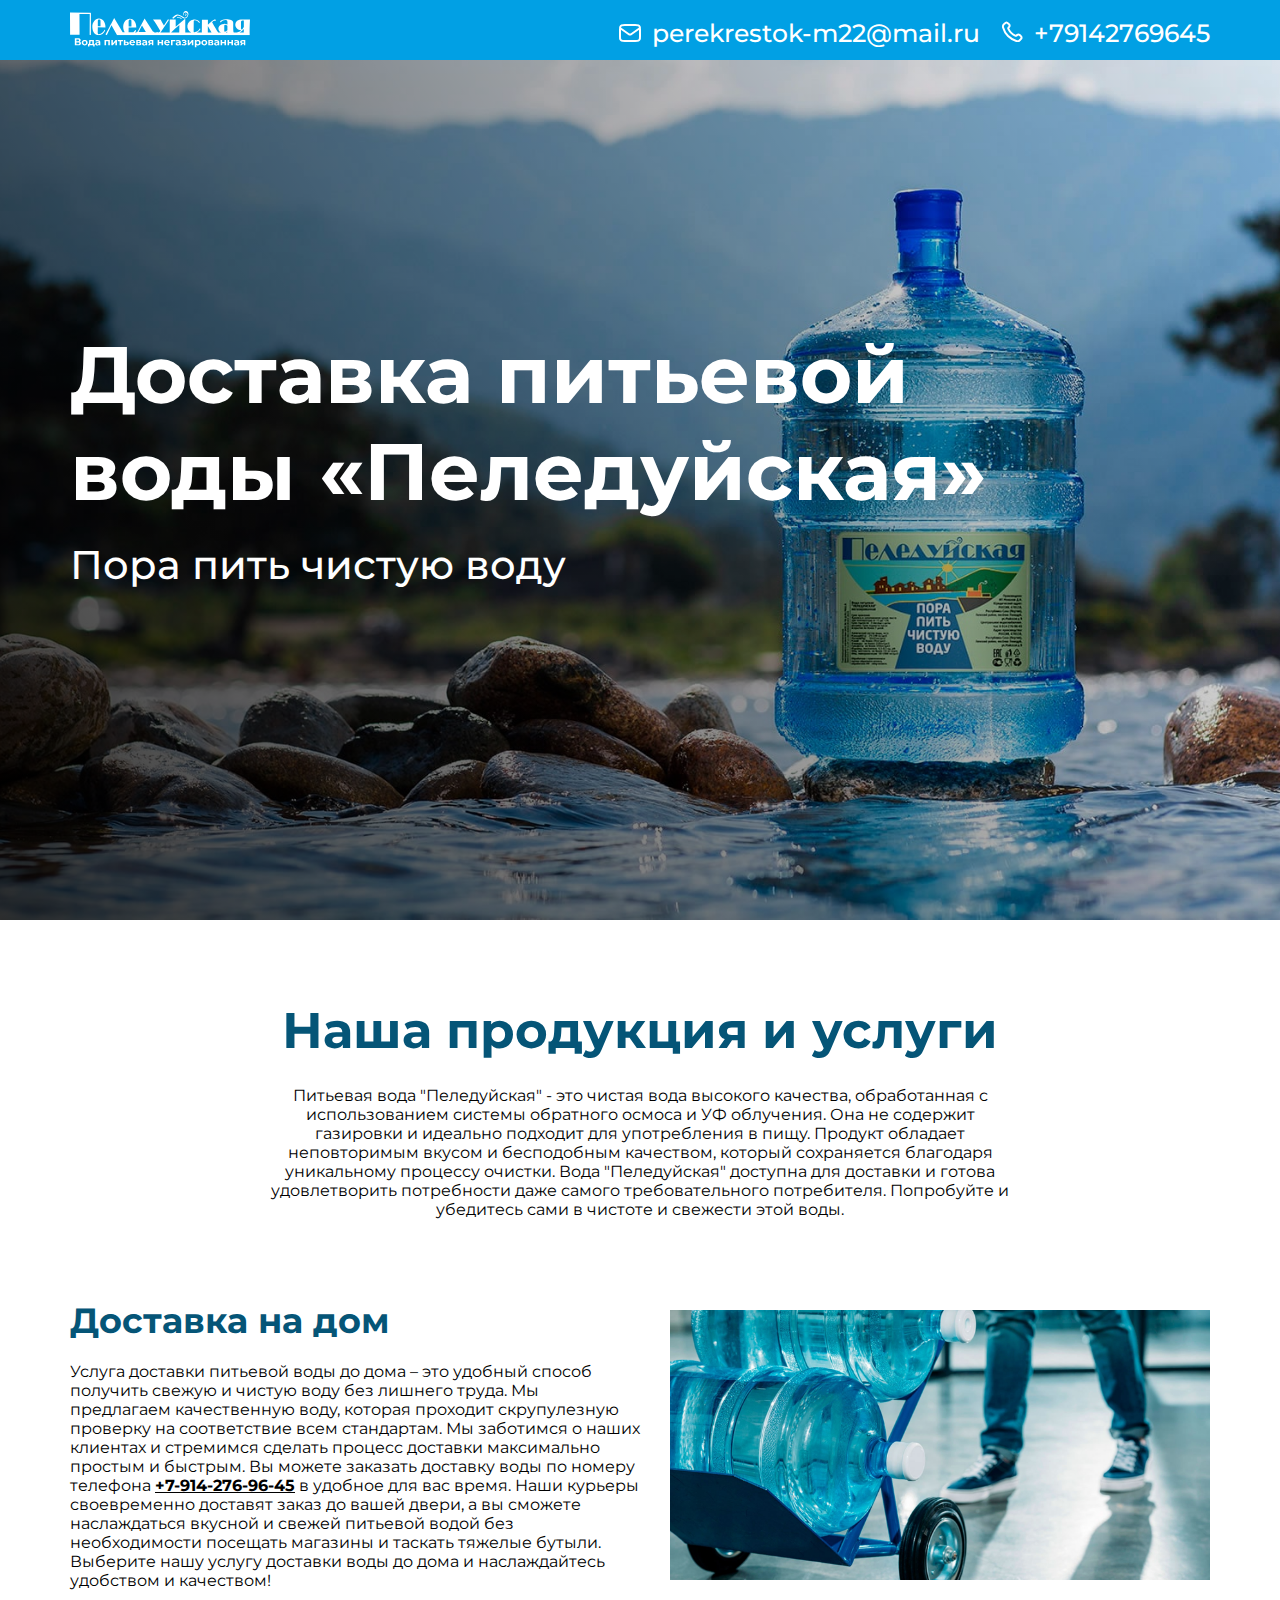
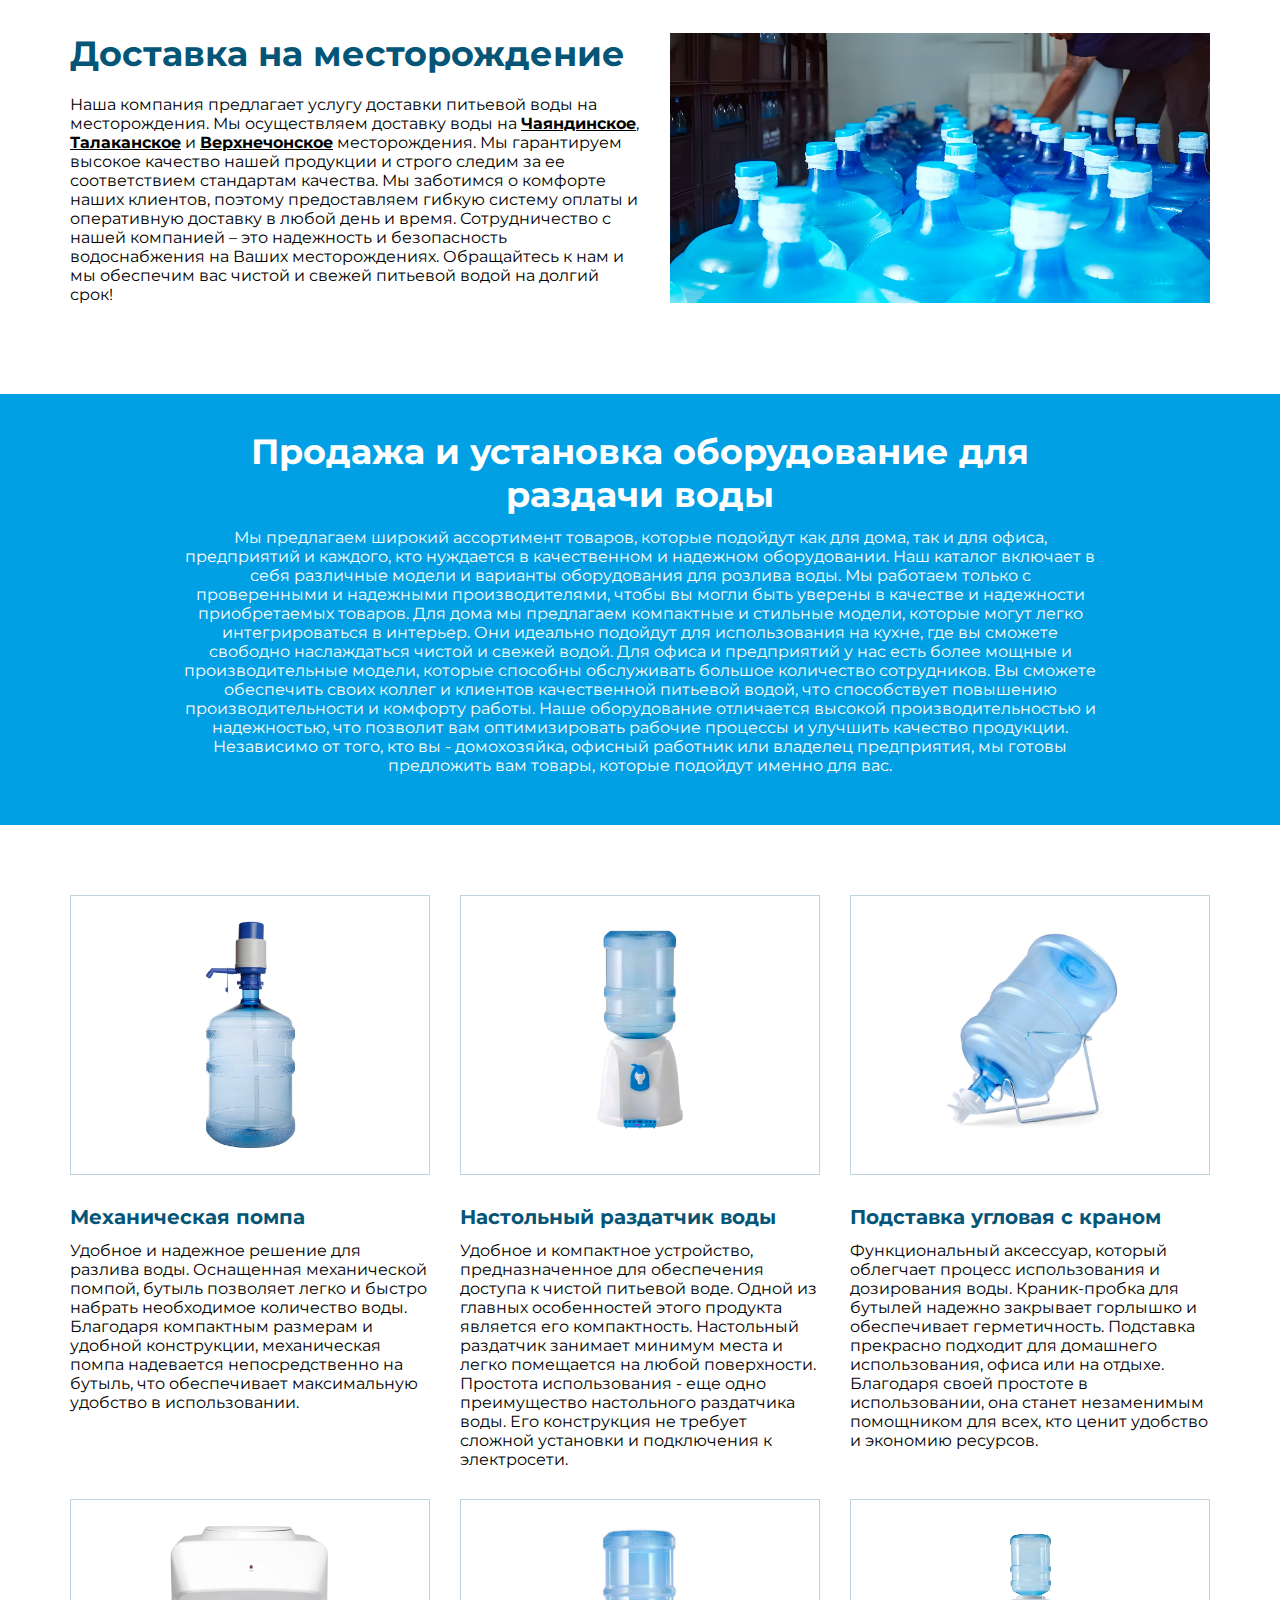
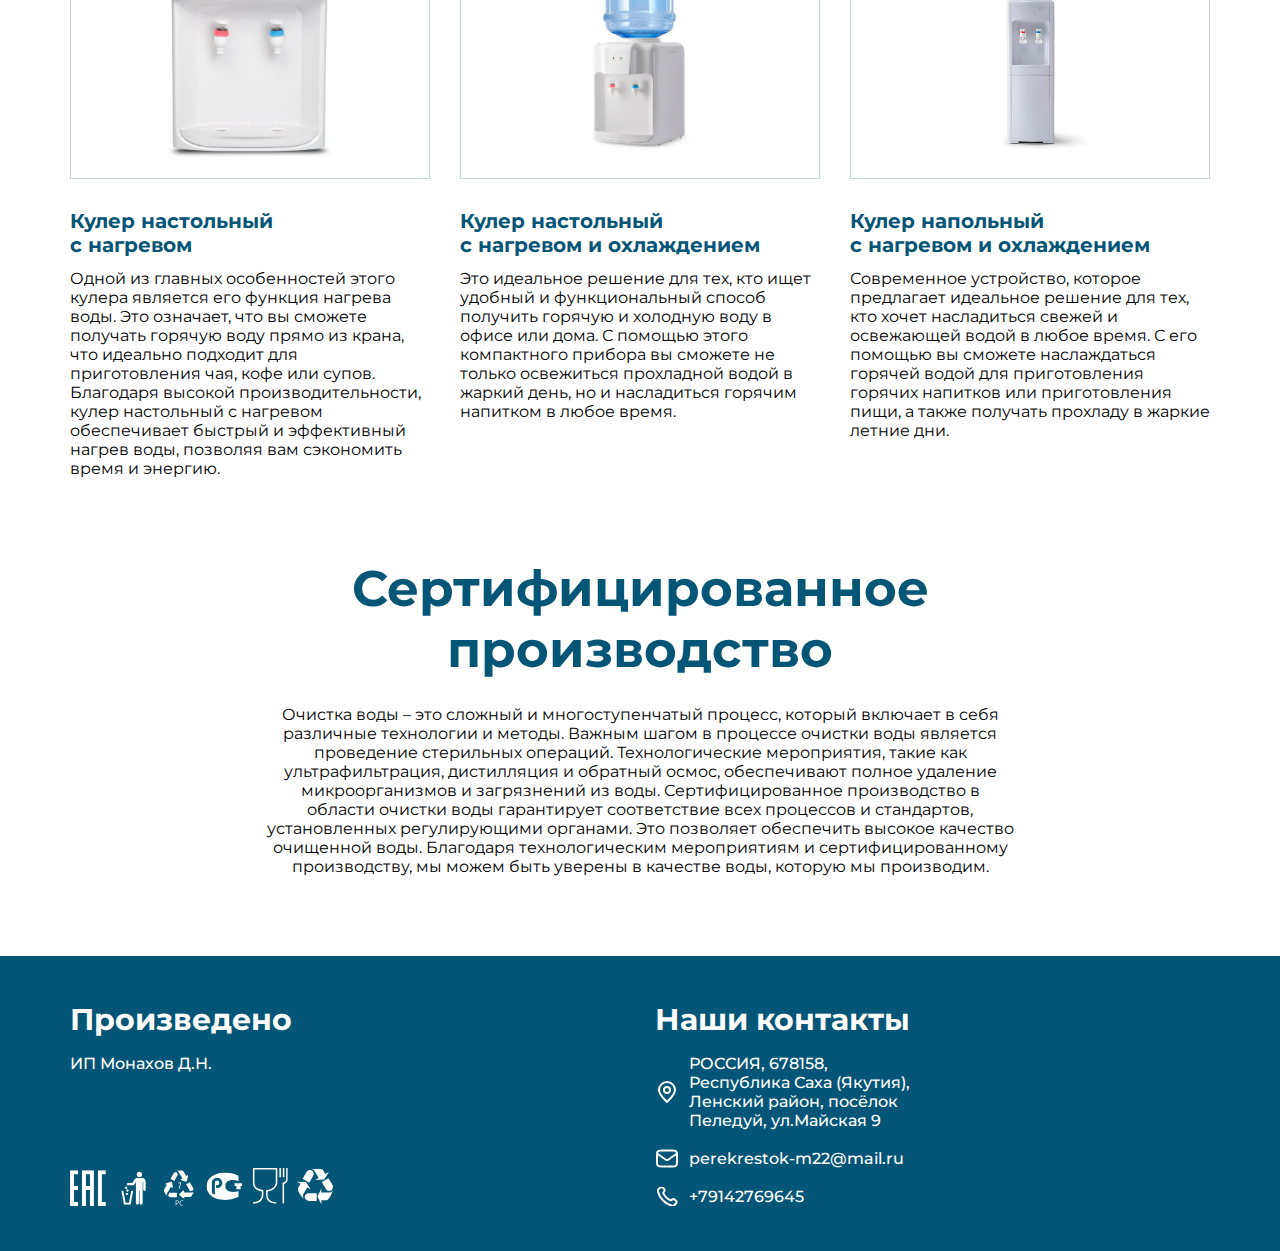
==== index.html @ 5ab01c02 "init" ====
<!DOCTYPE html>
<html lang="ru">
<head>
    <meta charset="UTF-8">
    <meta name="viewport" content="width=device-width, initial-scale=1.0">
	<link type="image/x-icon" rel="shortcut icon" href="./img/favicon.ico">
    <title>Доставка питьевой воды «Пеледуйская»</title>
    <link rel="stylesheet" href="./css/main.css">
    <link rel="stylesheet" href="./css/media.css">
</head>
<body>
    <!--* Header -->
    <header class="header">
        <div class="container header-container flex">
                <a href="index.html" class="header-logo-link">
                    <img src="./img/svg/peleduyskaya_logo_xs.svg" alt="«Пеледуйская» вода" class="logo_img">
                </a>
                <div class="header-links">
                    <a href="mailto:perekrestok-m22@mail.ru" class="header-link-email">perekrestok-m22@mail.ru</a>
                    <a href="tel:+79142769645" class="header-link-phone">+79142769645</a>
                </div>
        </div>
    </header>
    <!--* Main -->
    <main class="main">
        <!--* Intro -->
        <div class="intro">
            <div class="container intro-container flex">
                <div class="intro-content">
                    <h1 class="intro-title">Доставка питьевой воды «Пеледуйская»</h1>
                    <div class="intro-subtitle">Пора пить чистую воду</div>
                </div>
                <div class="intro-links flex">
                    <a href="mailto:perekrestok-m22@mail.ru" class="intro-link-email">perekrestok-m22@mail.ru</a>
                    <a href="tel:+79142769645" class="intro-link-phone">+79142769645</a>
                </div>
            </div>
        </div>
        <!--* About -->
        <section class="about">
            <div class="container about-container flex">
                <h2 class="about-title section-title-def">Наша продукция
                    и услуги</h2>
                <p class="about-text section-text-def">Питьевая вода "Пеледуйская" - это чистая вода высокого качества, обработанная с использованием системы обратного осмоса и УФ облучения. Она не содержит газировки и идеально подходит для употребления в пищу. Продукт обладает неповторимым вкусом и бесподобным качеством, который сохраняется благодаря уникальному процессу очистки. Вода "Пеледуйская" доступна для доставки и готова удовлетворить потребности даже самого требовательного потребителя. Попробуйте и убедитесь сами в чистоте и свежести этой воды.</p>
            </div>
        </section>
        <!--* Services -->
        <section class="services">
            <div class="container services-container">
                <h2 class="services-title" style="display: none;">Доставка питьевой воды</h2>
                <ul class="services-list">
                    <li class="services-item">
                        <div class="services-item-img">
                            <img src="./img/services/services_1.jpg" alt="Доставка питьевой воды на дом">
                        </div>
                        <div class="services-item-content">
                            <h3 class="services-item-title">Доставка на дом</h3>
                            <p class="services-item-text">Услуга доставки питьевой воды до дома – это удобный способ получить свежую и чистую воду без лишнего труда. Мы предлагаем качественную воду, которая проходит скрупулезную проверку на соответствие всем стандартам. Мы заботимся о наших клиентах и стремимся сделать процесс доставки максимально простым и быстрым. Вы можете заказать доставку воды по номеру телефона <span><a href="tel:+79142769645">+7-914-276-96-45</a></span> в удобное для вас время. Наши курьеры своевременно доставят заказ до вашей двери, а вы сможете наслаждаться вкусной и свежей питьевой водой без необходимости посещать магазины и таскать тяжелые бутыли. Выберите нашу услугу доставки воды до дома и наслаждайтесь удобством и качеством!</p>
                        </div>
                    </li>
                    <li class="services-item">
                        <div class="services-item-img">
                            <img src="./img/services/services_2.jpg" alt="Доставка питьевой воды на месторождение">
                        </div>
                        <div class="services-item-content">
                            <h3 class="services-item-title">Доставка на месторождение</h3>
                            <p class="services-item-text">Наша компания предлагает услугу доставки питьевой воды на месторождения. Мы осуществляем доставку воды на <span>Чаяндинское</span>, <span>Талаканское</span> и <span>Верхнечонское</span> месторождения. Мы гарантируем высокое качество нашей продукции и строго следим за ее соответствием стандартам качества. Мы заботимся о комфорте наших клиентов, поэтому предоставляем гибкую систему оплаты и оперативную доставку в любой день и время. Сотрудничество с нашей компанией – это надежность и безопасность водоснабжения на Ваших месторождениях. Обращайтесь к нам и мы обеспечим вас чистой и свежей питьевой водой на долгий срок!</p>
                        </div>
                    </li>
                </ul>
            </div>
        </section>
        <!--* Goods -->
        <section class="goods">
            <div class="container goods-container">
                <h2 class="goods-title">Продажа и установка оборудование для раздачи воды</h2>
                <p class="goods-text">Мы предлагаем широкий ассортимент товаров, которые подойдут как для дома, так и для офиса, предприятий и каждого, кто нуждается в качественном и надежном оборудовании. Наш каталог включает в себя различные модели и варианты оборудования для розлива воды. Мы работаем только с проверенными и надежными производителями, чтобы вы могли быть уверены в качестве и надежности приобретаемых товаров. Для дома мы предлагаем компактные и стильные модели, которые могут легко интегрироваться в интерьер. Они идеально подойдут для использования на кухне, где вы сможете свободно наслаждаться чистой и свежей водой. Для офиса и предприятий у нас есть более мощные и производительные модели, которые способны обслуживать большое количество сотрудников. Вы сможете обеспечить своих коллег и клиентов качественной питьевой водой, что способствует повышению производительности и комфорту работы. Наше оборудование отличается высокой производительностью и надежностью, что позволит вам оптимизировать рабочие процессы и улучшить качество продукции. Независимо от того, кто вы - домохозяйка, офисный работник или владелец предприятия, мы готовы предложить вам товары, которые подойдут именно для вас.</p>
            </div>
        </section>
        <!--* Catalog -->
        <section class="catalog">
            <div class="container catalog-container">
                <h2 class="catalog-title" style="display: none;">Каталг оборудывания для подачи воды</h2>
                <ul class="catalog-list">
                    <li class="catalog-item">
                        <div class="catalog-item-img">
                            <img src="./img/catalog/item_1.jpg" alt="Механическая помпа">
                        </div>
                        <h3 class="catalog-item-title">Механическая помпа</h3>
                        <p class="catalog-item-text">Удобное и надежное решение для разлива воды. Оснащенная механической помпой, бутыль позволяет легко и быстро набрать необходимое количество воды. Благодаря компактным размерам и удобной конструкции, механическая помпа надевается непосредственно на бутыль, что обеспечивает максимальную удобство в использовании.</p>
                    </li>
                    <li class="catalog-item">
                        <div class="catalog-item-img">
                            <img src="./img/catalog/item_2.jpg" alt="Настольный раздатчик воды">
                        </div>
                        <h3 class="catalog-item-title">Настольный раздатчик воды</h3>
                        <p class="catalog-item-text">Удобное и компактное устройство, предназначенное для обеспечения доступа к чистой питьевой воде. Одной из главных особенностей этого продукта является его компактность. Настольный раздатчик занимает минимум места и легко помещается на любой поверхности. Простота использования - еще одно преимущество настольного раздатчика воды. Его конструкция не требует сложной установки и подключения к электросети.</p>
                    </li>
                    <li class="catalog-item">
                        <div class="catalog-item-img">
                            <img src="./img/catalog/item_3.jpg" alt="Подставка угловая с краном">
                        </div>
                        <h3 class="catalog-item-title">Подставка угловая с краном</h3>
                        <p class="catalog-item-text">Функциональный аксессуар, который облегчает процесс использования и дозирования воды. Краник-пробка для бутылей надежно закрывает горлышко и обеспечивает герметичность. Подставка прекрасно подходит для домашнего использования, офиса или на отдыхе. Благодаря своей простоте в использовании, она станет незаменимым помощником для всех, кто ценит удобство и экономию ресурсов.</p>
                    </li>
                    <li class="catalog-item">
                        <div class="catalog-item-img">
                            <img src="./img/catalog/item_4.jpg" alt="Кулер настольный с нагревом">
                        </div>
                        <h3 class="catalog-item-title">Кулер настольный<br>с нагревом</h3>
                        <p class="catalog-item-text">Одной из главных особенностей этого кулера является его функция нагрева воды. Это означает, что вы сможете получать горячую воду прямо из крана, что идеально подходит для приготовления чая, кофе или супов. Благодаря высокой производительности, кулер настольный с нагревом обеспечивает быстрый и эффективный нагрев воды, позволяя вам сэкономить время и энергию.</p>
                    </li>
                    <li class="catalog-item">
                        <div class="catalog-item-img">
                            <img src="./img/catalog/item_5.jpg" alt="Кулер настольный с нагревом и охлаждением">
                        </div>
                        <h3 class="catalog-item-title">Кулер настольный<br>с нагревом и охлаждением</h3>
                        <p class="catalog-item-text">Это идеальное решение для тех, кто ищет удобный и функциональный способ получить горячую и холодную воду в офисе или дома. С помощью этого компактного прибора вы сможете не только освежиться прохладной водой в жаркий день, но и насладиться горячим напитком в любое время.</p>
                    </li>
                    <li class="catalog-item">
                        <div class="catalog-item-img">
                            <img src="./img/catalog/item_6.jpg" alt="Кулер напольный с нагревом и охлаждением">
                        </div>
                        <h3 class="catalog-item-title">Кулер напольный<br>с нагревом и охлаждением</h3>
                        <p class="catalog-item-text">Современное устройство, которое предлагает идеальное решение для тех, кто хочет насладиться свежей и освежающей водой в любое время. С его помощью вы сможете наслаждаться горячей водой для приготовления горячих напитков или приготовления пищи, а также получать прохладу в жаркие летние дни.</p>
                    </li>
                </ul>
            </div>
        </section>
        <!--* Production -->
        <section class="production">
            <div class="container production-container flex">
                <h2 class="production-title section-title-def">Сертифицированное производство</h2>
                <p class="production-text section-text-def">Очистка воды – это сложный и многоступенчатый процесс, который включает в себя различные технологии и методы. Важным шагом в процессе очистки воды является проведение стерильных операций. Технологические мероприятия, такие как ультрафильтрация, дистилляция и обратный осмос, обеспечивают полное удаление микроорганизмов и загрязнений из воды. Сертифицированное производство в области очистки воды гарантирует соответствие всех процессов и стандартов, установленных регулирующими органами. Это позволяет обеспечить высокое качество очищенной воды. Благодаря технологическим мероприятиям и сертифицированному производству, мы можем быть уверены в качестве воды, которую мы производим.</p>
            </div>
        </section>
    </main>
    <footer class="footer">
        <div class="container footer-container">
            <div class="footer-contacts">
                <h3 class="footer-contacts-title footer-title-def">Наши контакты</h3>
                <ul class="footer-contacts-list">
                    <li class="footer-contacts-item footer-contacts-item-address">РОССИЯ, 678158, Республика Саха (Якутия), Ленский район, посёлок Пеледуй, ул.Майская 9</li>
                    <li class="footer-contacts-item footer-contacts-item-email"><a href="mailto:perekrestok-m22@mail.ru">perekrestok-m22@mail.ru</a></li>
                    <li class="footer-contacts-item footer-contacts-item-phone"><a href="#!">+79142769645</a></li>
                </ul>
            </div>
            <div class="footer-made flex">
                <div class="footer-made-content">
                    <h3 class="footer-made-title footer-title-def">Произведено</h3>
                    <div class="footer-made-item">ИП Монахов Д.Н.</div>
                </div>
                <div class="footer-made-img">
                    <img src="./img/svg/quality_xs.svg" alt="Соответствие качества">
                </div>
            </div>
        </div>
    </footer>
</body>
</html>
---- css/main.css ----
@import url(./reset.css);
@import url(./fonts.css);

:root {
    --accent-color: #01a0e4;
    --deep-dark-blue: #055577;
    --deep-dark-blue-translucent: #05547640;
}
html {
    font-size: 16px;
}
body {
    background-color: #fff;
    font-family: Montserrat;
}

/** MAIN STYLE */
.container {
    max-width: 1170px;
    margin: 0 auto;
    padding: 0 15px;
}
.flex {
    display: flex;
}
.grid {
    display: grid;
}
.section-title-def {
    color: var(--deep-dark-blue);
    font-size: 1.5rem;
    font-style: normal;
    font-weight: 700;
    line-height: normal;
}
.section-text-def {
    color: #000;
    font-size: 0.9375rem;
    font-style: normal;
    font-weight: 400;
    line-height: normal;
}
.footer-title-def {
    color: #fff;
    font-size: 1.125rem;
    font-style: normal;
    font-weight: 700;
    line-height: normal;
    margin-bottom: 16px;
}



/** HEADER */
.header {
    width: 100%;
    height: 60px;
    background: var(--accent-color);
}
.header-container {
    height: 100%;
    align-items: center;
    justify-content: center;
}
.header-links {
    display: none;
}
.header-link-email {
    height: 24px;
    color: #fff;
    font-size: 1.125rem;
    font-weight: 500;
    line-height: normal;
    padding-left: 34px;
    background-image: url(../img/svg/mail-24p.svg);
    background-position:  0px 3px;;
    background-repeat: no-repeat;
}
.header-link-phone {
    height: 24px;
    color: #fff;
    font-size: 1.125rem;
    font-style: normal;
    font-weight: 500;
    line-height: normal;
    padding-left: 34px;
    background-image: url(../img/svg/phone-24p.svg);
    background-position: 0px 2px;
    background-repeat: no-repeat;
}

/** INTRO */
.intro {
    position: relative;
    width: 100%;
    height: 90vh;
    background-image: url(../img/intro/intro_bg_xs.jpg);
    background-position: center;
    background-repeat: no-repeat;
    background-size: cover;
}
.intro::before{
    content: "";
    position: absolute;
    top: 0;
    left: 0;
    width: 100%;
    height: 100%;
    background: linear-gradient(58deg, rgba(0, 0, 0, 0.80), rgba(0, 0, 0, 0.00));
    z-index: 1;
}
.intro-container{
    height: 100%;
    flex-direction: column;
    justify-content: space-between;
}
.intro-content {
    position: relative;
    z-index: 2;
    margin-top: 105px;
}
.intro-title {
    color: #fff;
    text-align: center;
    font-size: 2rem;
    font-weight: 700;
    line-height: 2.125rem;
    margin-bottom: 16px;
}
.intro-subtitle {
    color: #fff;
    text-align: center;
    font-size: 1.125rem;
    font-weight: 500;
    line-height: normal;
}
.intro-links {
    position: relative;
    z-index: 2;
    width: 100%;
    flex-direction: column;
    align-items: center;
    margin-bottom: 15px;
}
.intro-link-email {
    height: 24px;
    color: #fff;
    font-size: 1.125rem;
    font-weight: 500;
    line-height: normal;
    padding-left: 34px;
    background-image: url(../img/svg/mail-24p.svg);
    background-position: left;
    background-repeat: no-repeat;
    margin-bottom: 11px;
}
.intro-link-phone {
    height: 24px;
    color: #fff;
    font-size: 1.125rem;
    font-style: normal;
    font-weight: 500;
    line-height: normal;
    padding-left: 34px;
    background-image: url(../img/svg/phone-24p.svg);
    background-position: left;
    background-repeat: no-repeat;
}

/** ABOUT */
.about {
    width: 100%;
    margin: 70px 0 40px;
}
.about-container {
    width: 100%;
    flex-direction: column;
    align-items: center;
}
.about-title {
    margin-bottom: 22px;
}

/** PRODUCTION */
.production {
    width: 100%;
    margin-bottom: 70px;
}
.production-container {
    width: 100%;
    flex-direction: column;
    align-items: center;
}
.production-title {
    margin-bottom: 22px;
}

/** SERVICES */
.services {
    width: 100%;
    margin-bottom: 70px;
}
.services-item + .services-item {
    margin-top: 35px;
}
.services-item-img {
    width: 100%;
    height: 200px;
    margin-bottom: 25px;
}
.services-item-title {
    color: var(--deep-dark-blue);
    font-family: Montserrat;
    font-size: 1.125rem;
    font-style: normal;
    font-weight: 700;
    line-height: normal;
    margin-bottom: 16px;
}
.services-item-text {
    color: #000;
    font-size: 0.9375rem;
    font-style: normal;
    font-weight: 400;
    line-height: normal;
}
.services-item-text span {
    font-weight: 700;
    color: #000;
    text-decoration: underline;
}
.services-item-text span a {
    font-weight: 700;
    color: #000;
    text-decoration: underline;
    cursor: pointer;
}

/** GOODS */
.goods {
    width: 100%;
    margin-bottom: 35px;
    padding: 24px 0;
    background: var(--accent-color);
}
.goods-title {
    color: #fff;
    font-size: 1.375rem;
    font-style: normal;
    font-weight: 700;
    line-height: normal;
    margin-bottom: 12px;
}
.goods-text {
    color: #fff;
    font-size: 0.875rem;
    font-style: normal;
    font-weight: 400;
    line-height: normal;
}

/** CATALOG */
.catalog {
    width: 100%;
    margin-bottom: 70px;
}
.catalog-item + .catalog-item {
    margin-top: 30px;
}
.catalog-item-img {
    width: 100%;
    height: 170px;
    border: 1px solid var(--deep-dark-blue-translucent);
    margin-bottom: 12px;
}
.catalog-item-title {
    color: var(--deep-dark-blue);
    font-size: 1.125rem;
    font-style: normal;
    font-weight: 700;
    line-height: normal;
    margin-bottom: 6px;
}
.catalog-item-text {
    color: #000;
    font-size: 0.875rem;
    font-style: normal;
    font-weight: 400;
    line-height: normal;
}

/** FOOTER */
.footer {
    width: 100%;
    background: var(--deep-dark-blue);
    padding: 45px 0;
}
.footer-contacts-list {
    margin-bottom: 24px;
}
.footer-contacts-item {
    color: #fff;
    font-size: 0.875rem;
    font-style: normal;
    font-weight: 500;
    line-height: normal;
    margin-bottom: 19px;
    padding-left: 34px;
}
.footer-contacts-item:last-child {
    margin-bottom: 0;
}
.footer-contacts-item a {
    color: #fff;
}
.footer-contacts-item-address{
    background-image: url(../img/svg/marker.svg);
    background-position: left;
    background-repeat: no-repeat;
}
.footer-contacts-item-email {
    background-image: url(../img/svg/mail-24p.svg);
    background-position: left;
    background-repeat: no-repeat;
}
.footer-contacts-item-phone {
    background-image: url(../img/svg/phone-24p.svg);
    background-position: left;
    background-repeat: no-repeat;
}
.footer-made {
    flex-direction: column;
    justify-content: space-between;
}
.footer-made-item {
    color: #fff;
    font-size: 0.875rem;
    font-style: normal;
    font-weight: 500;
    line-height: normal;
    padding-bottom: 25px;
}
---- css/media.css ----
@media screen and (min-width: 375px) {
    .intro-title {
        font-size: 1.8rem;
        margin-bottom: 2px;
    }
    .intro-content {
        margin-top: 110px;
    }
    .catalog-item-img {
        height: 220px;
    }
}
@media screen and (min-width: 414px) {
    .intro-title {
        font-size: 2rem;
        margin-bottom: 4px;
    }
    .intro-subtitle {
        font-size: 1.2rem;
    }
    .catalog-item-img {
        height: 240px;
    }
    .footer-contacts-item {
        font-size: 0.9rem;
    }
}
@media screen and (min-height: 725px) {
    .intro-content {
        margin-top: 170px;
    }
}
@media screen and (min-height: 725px) {
    .intro-content {
        margin-top: 170px;
    }
}
@media screen and (min-height: 780px) {
    .intro-content {
        margin-top: 220px;
    }
}
@media screen and (min-width: 460px) {
    .services-item-img {
        height: 270px;
    }
    .catalog-item-img {
        height: 260px;
    }
}
@media screen and (min-width: 490px) {
    .catalog-item-img {
        height: 270px;
    }
}
@media screen and (min-width: 520px) {
    .catalog-item-img {
        height: 290px;
    }
    .intro-title {
        font-size: 2.4rem;
        line-height: normal;
        margin-bottom: 6px;
    }
    .intro-subtitle {
        font-size: 1.6rem;
    }
}
@media screen and (min-width: 576px) {
    .intro-title {
        font-size: 2.6rem;
        line-height: normal;
        margin-bottom: 6px;
    }
    .section-title-def {
        font-size: 1.8rem;
    }
    .intro-link-email {
        font-size: 1.25rem;
    }
    .intro-link-phone {
        font-size: 1.25rem;
    }
    .section-text-def {
        font-size: 0.95rem;
    }
    .services-item-title {
        font-size: 1.3rem;
    }
    .services-item-text {
        font-size: 0.95rem;
    }
    .goods-title {
        font-size: 1.6rem;
    }
    .goods-text {
        font-size: 0.95rem;
    }
    .catalog-item + .catalog-item {
        margin-top: 0;
    }
    .catalog-list {
        display: grid;
        gap: 30px;
        grid-template-columns: repeat(2, 1fr);
    }
    .footer-container {
        display: flex;
        flex-direction: row-reverse;
        gap: 30px;
    }
    .footer-contacts-list {
        max-width: 263px;
        margin-bottom: 0;
    }
    .footer-contacts{
        width: 50%;
    }
    .footer-made {
        width: 50%;
    }
}
@media screen and (min-width: 768px) { 
    .intro-content {
        padding-left: 60px;
    }
    .section-title-def {
        text-align: center;
        max-width: 750px;
        font-size: 2.2rem;
    }
    .section-text-def {
        text-align: center;
        max-width: 750px;
        font-size: 1rem;
    }
    .header-container {
        justify-content: space-between;
    }
    .header-links {
        display: flex;
        gap: 20px;
    }
    .intro {
        height: 500px;
        background-image: url(../img/intro/intro_bg_xxl.jpg);
    }
    .intro-content{
        margin-top: 140px;
        max-width: 920px;
    }
    .intro-title {
        text-align: left;
    }
    .intro-subtitle {
        text-align: left;
    }
    .intro-links {
        display: none;
    }
    .services-item {
        display: flex;
        flex-direction: row-reverse;
        gap: 30px;
    }
    .services-item-text {
        font-size: 1rem;
    }
    .services-item-img {
        margin: auto 0;
        width: 50%;
    }
    .services-item-content{
        max-width: 50%;
    }
    .footer-made-img {
        max-width: 263px;
    }
    .goods-container {
        max-width: 945px;
    }
    .goods-title {
        text-align: center;
        font-size: 2.2rem;
    }
    .goods-text {
        text-align: center;
        font-size: 1rem;
    }
    .catalog-item-title {
        font-size: 1.3rem;
    }
    .catalog-item-text {
        font-size: 1rem;
    }
    .footer-contacts-item {
        font-size: 1rem;
    }
    .footer-made-item {
        font-size: 1rem;
    }
}
@media screen and (min-width: 992px) {
    .header-link-email {
        font-size: 1.5625rem;
    }
    .header-link-phone {
        font-size: 1.5625rem;
    }
    .intro {
        height: 860px;
    }
    .intro-content {
        margin-top: 266px;
        padding-left: 0;
    }
    .intro-title {
        font-size: 5rem;
        margin-bottom: 20px;
    }
    .intro-subtitle {
        font-size: 2.5rem;
    }
    .about{
        margin: 80px 0;
    }
    .section-title-def {
        font-size: 3.125rem;
        margin-bottom: 25px;
    }
    .services {
        margin-bottom: 90px;
    }
    .services-item-title {
        font-size: 2.1875rem;
        margin-bottom: 20px;
    }
    .services-item + .services-item {
        margin-top: 42px;
    }
    .goods {
        padding: 36px 0 50px;
        margin-bottom: 70px;
    }
    .catalog {
        margin-bottom: 80px;
    }
    .catalog-item-img {
        height: 280px;
        margin-bottom: 30px;
    }
    .catalog-item-title {
        font-size: 1.25rem;
        margin-bottom: 12px;
    }
    .catalog-list {
        display: grid;
        gap: 30px;
        grid-template-columns: repeat(3, 1fr);
    }
    .production {
        margin-bottom: 80px;
    }
    .footer-title-def {
        font-size: 1.875rem;
        margin-bottom: 16px;
    }
}
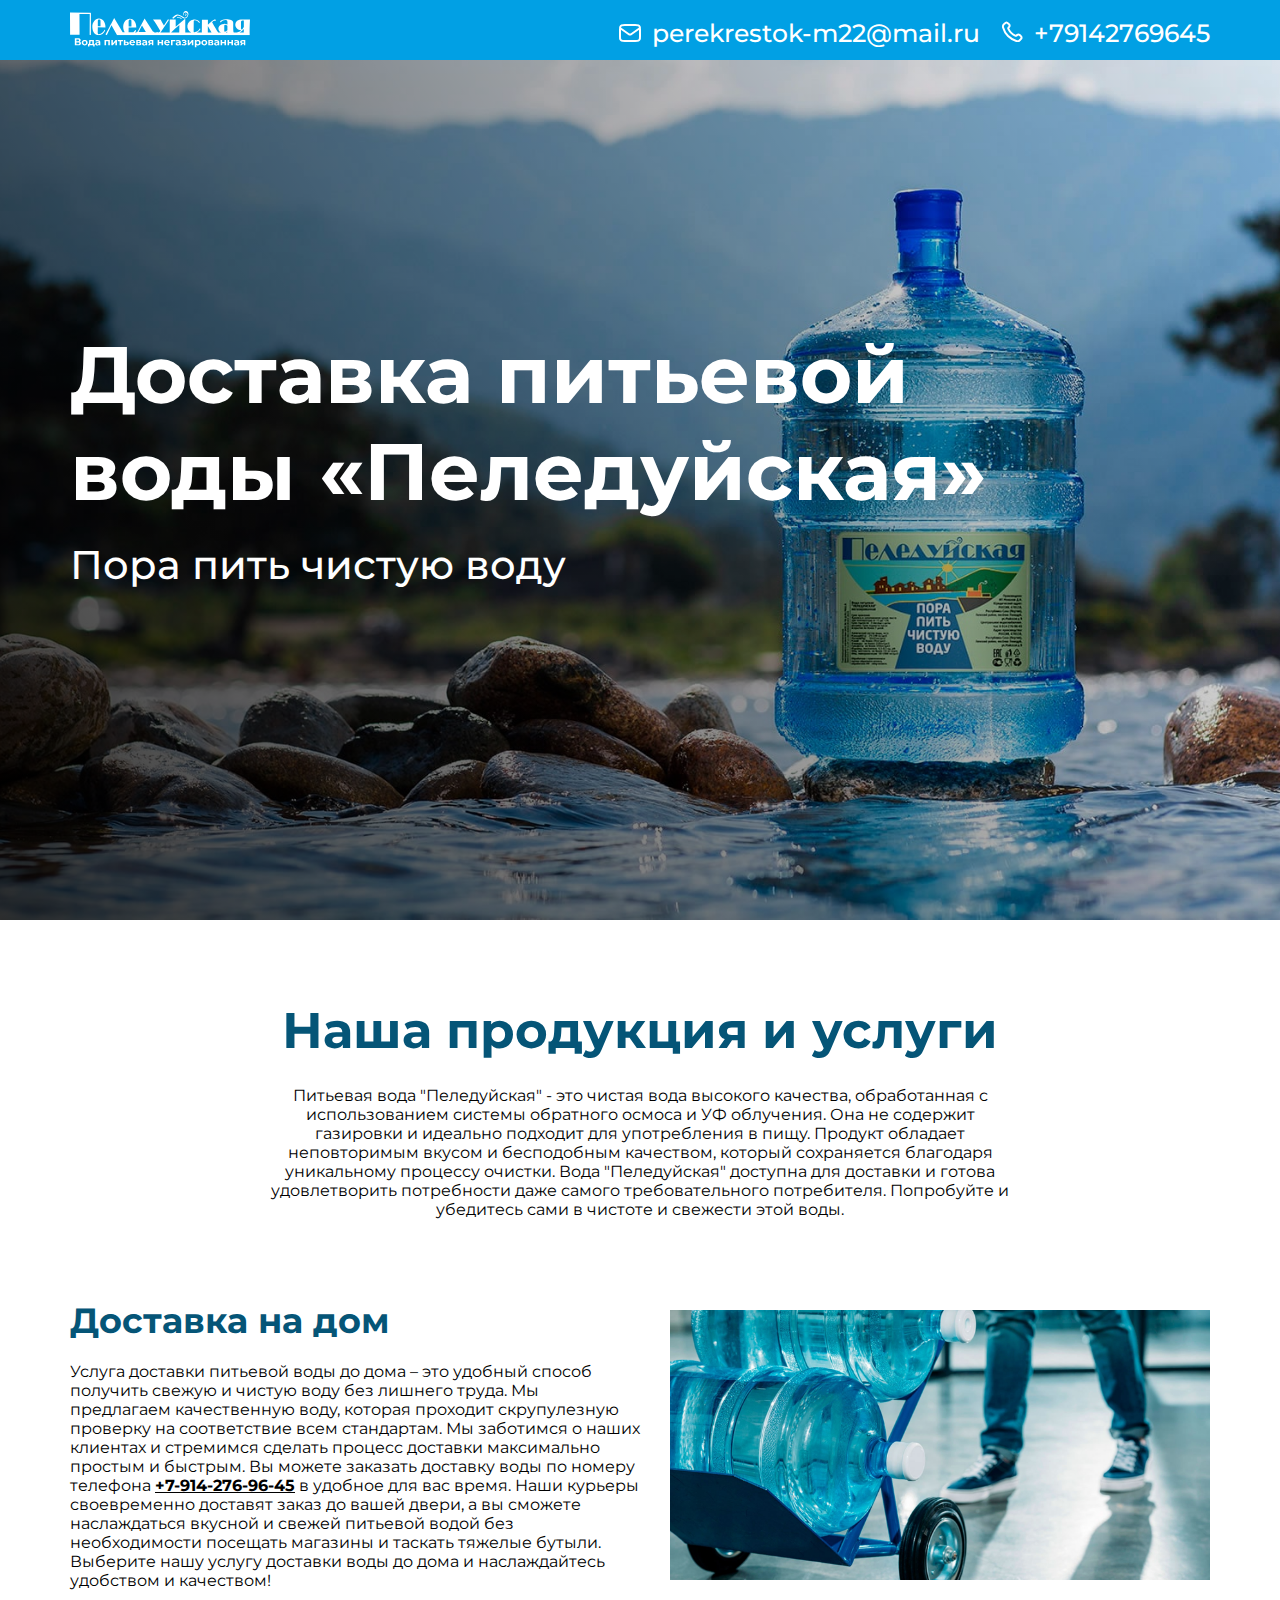
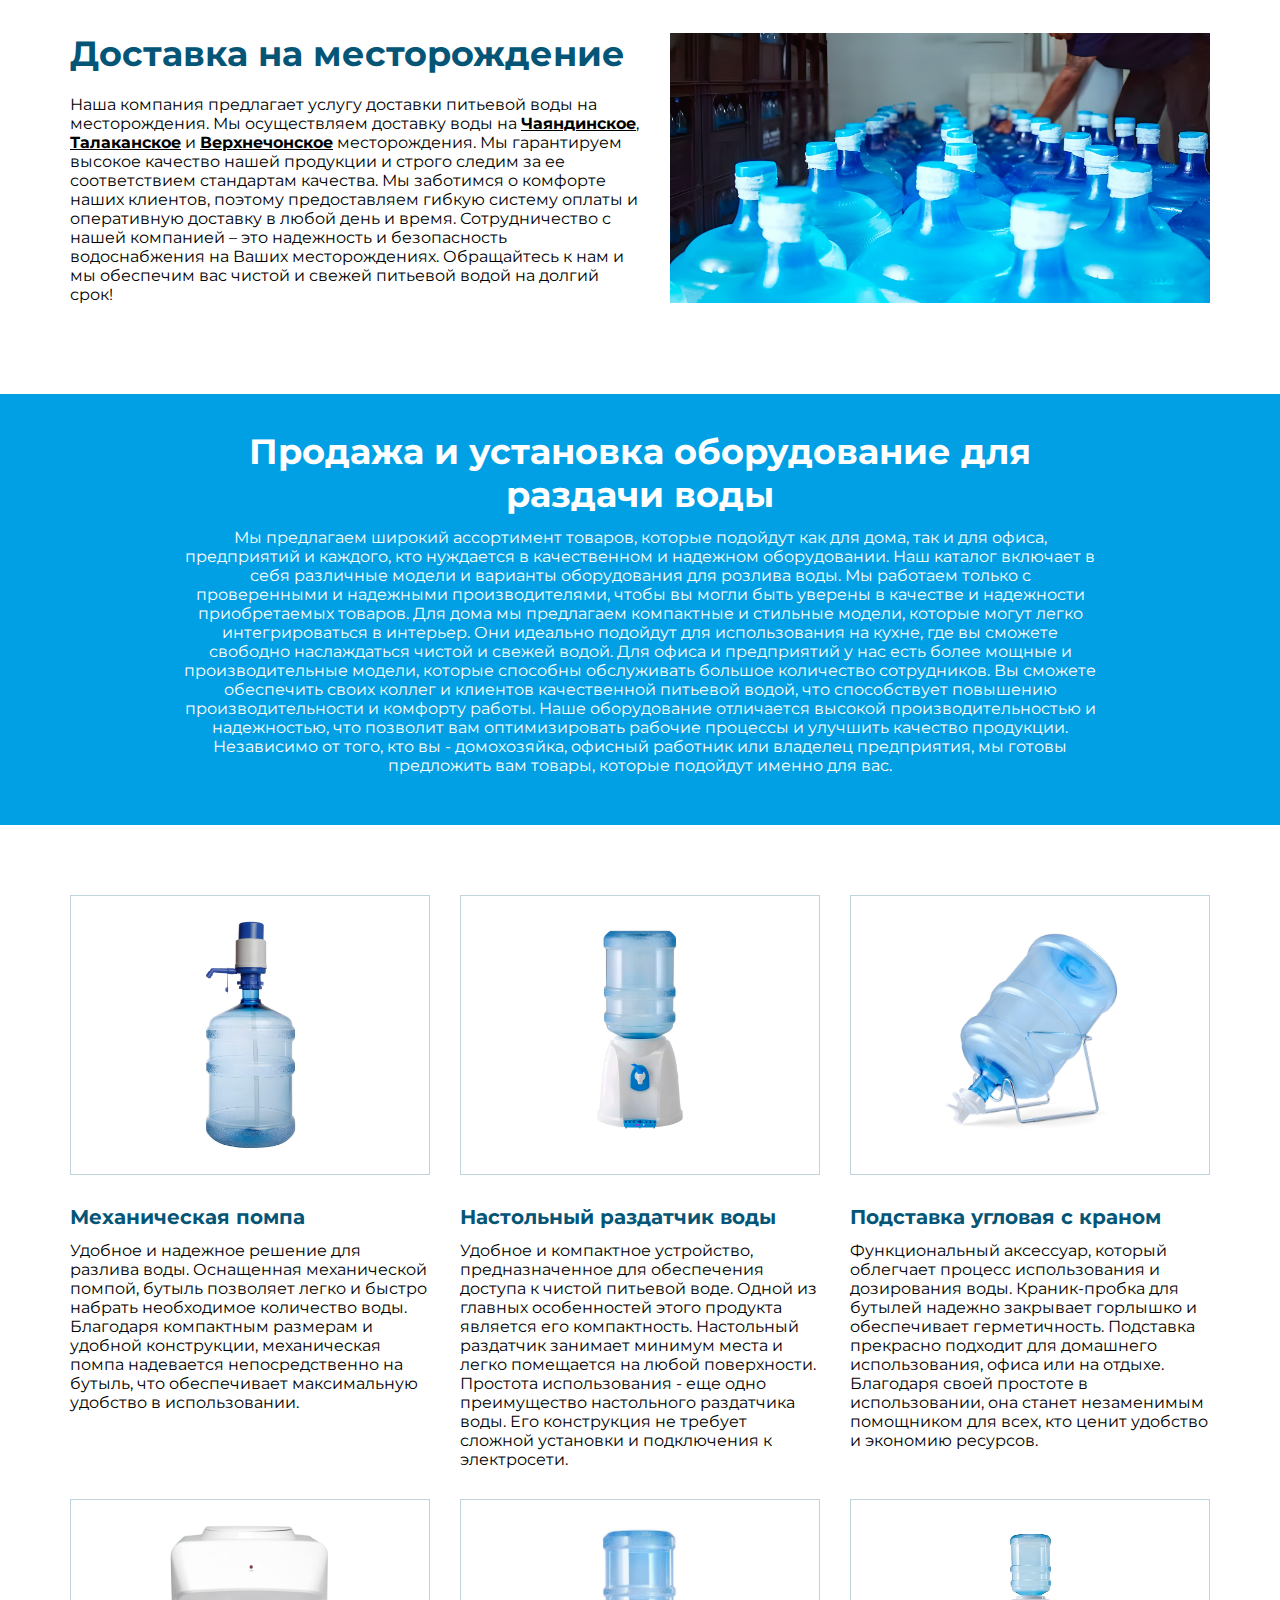
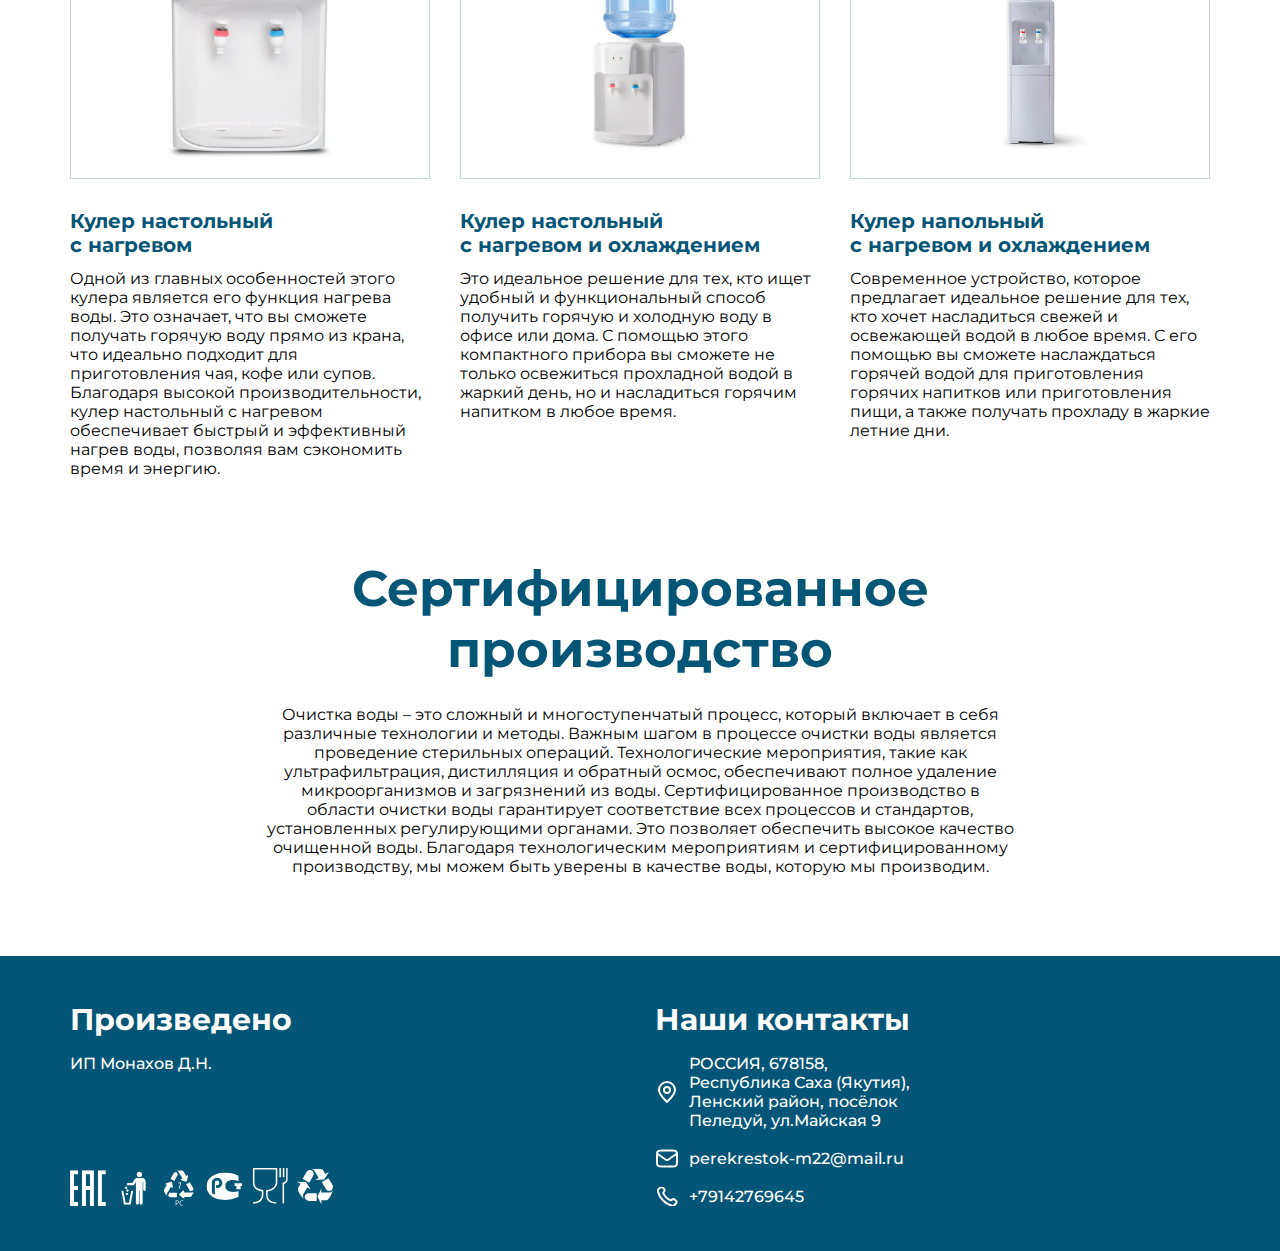
==== commit 2ef7ec02: "update git" ====
--- a/index.html
+++ b/index.html
@@ -1,12 +1,38 @@
 <!DOCTYPE html>
-<html lang="ru">
+<html lang="ru" prefix="og:http://ogp.me/ns#">
 <head>
+    <!--* MAIN -->
     <meta charset="UTF-8">
     <meta name="viewport" content="width=device-width, initial-scale=1.0">
+    <!--* SEO -->
+    <meta name="description" content="Добро пожаловать на наш сайт, посвященный изготовлению, доставке и продаже питьевой воды в бутылях, а также установке оборудования для раздачи воды. Мы гордимся тем, что предлагаем своим клиентам высококачественную питьевую воду, которая проходит комплексную очистку и тщательный контроль качества. Наша команда профессионалов готова обеспечить вас свежей и вкусной водой, доставляемой прямо к вашему дому или офису. На нашем сайте вы также найдете широкий выбор оборудования для раздачи воды, которое можно приобрести или арендовать. Мы предлагаем профессиональную установку и обслуживание оборудования, чтобы вы могли наслаждаться чистой питьевой водой без забот. Посетите наш сайт, чтобы узнать больше о нашей продукции и услугах, и сделайте первый шаг к здоровому образу жизни с нашей водой!">
+    <meta name="keywords" content="изготовление питьевой воды, доставка воды в бутылях, продажа питьевой воды, установка оборудования для раздачи воды, доставка воды на дом, доставка воды в офис, доставка воды на нефтяные месторождения, доставка воды на Чаяндинское месторождение, доставка воды на Талаканское месторождение, доставка воды на Верхнечонское месторождение, фильтрация воды, качественная питьевая вода, оборудование для раздачи воды, вода в бутылях, питьевая вода, здоровый образ жизни, вода прямо из источника, безопасная вода, свежая вода, обслуживание оборудования, аренда оборудования, экологически чистая вода, профессиональная установка">
+    <title>Доставка питьевой воды «Пеледуйская»</title>
+    <!--* PROPERTY -->
+    <meta property="og:title" content="Доставка питьевой воды «Пеледуйская»">
+    <meta property="og:site_name" content="«Пеледуйская» Вода питьевая негазированная">
+    <meta property="og:url" content="http://peleduyskaya-voda.ru/">
+    <meta property="og:description" content="Добро пожаловать на наш сайт, посвященный изготовлению, доставке и продаже питьевой воды в бутылях, а также установке оборудования для раздачи воды. Мы гордимся тем, что предлагаем своим клиентам высококачественную питьевую воду, которая проходит комплексную очистку и тщательный контроль качества. Наша команда профессионалов готова обеспечить вас свежей и вкусной водой, доставляемой прямо к вашему дому или офису. На нашем сайте вы также найдете широкий выбор оборудования для раздачи воды, которое можно приобрести или арендовать. Мы предлагаем профессиональную установку и обслуживание оборудования, чтобы вы могли наслаждаться чистой питьевой водой без забот. Посетите наш сайт, чтобы узнать больше о нашей продукции и услугах, и сделайте первый шаг к здоровому образу жизни с нашей водой!">
+    <meta property="og:image" content="https://raw.githubusercontent.com/Pavelreb/voda_peleduyskaya/main/img/property/image_1200_630.jpg">
+    <meta property="og:type" content="website"/>
+    <!--* LINKS -->
 	<link type="image/x-icon" rel="shortcut icon" href="./img/favicon.ico">
-    <title>Доставка питьевой воды «Пеледуйская»</title>
     <link rel="stylesheet" href="./css/main.css">
     <link rel="stylesheet" href="./css/media.css">
+    <!--* Yandex.Metrika counter -->
+    <script type="text/javascript" >
+        (function(m,e,t,r,i,k,a){m[i]=m[i]||function(){(m[i].a=m[i].a||[]).push(arguments)};
+        m[i].l=1*new Date();
+        for (var j = 0; j < document.scripts.length; j++) {if (document.scripts[j].src === r) { return; }}
+        k=e.createElement(t),a=e.getElementsByTagName(t)[0],k.async=1,k.src=r,a.parentNode.insertBefore(k,a)})
+        (window, document, "script", "https://mc.yandex.ru/metrika/tag.js", "ym");
+    
+        ym(94289700, "init", {
+            clickmap:true,
+            trackLinks:true,
+            accurateTrackBounce:true
+        });
+    </script>
 </head>
 <body>
     <!--* Header -->
